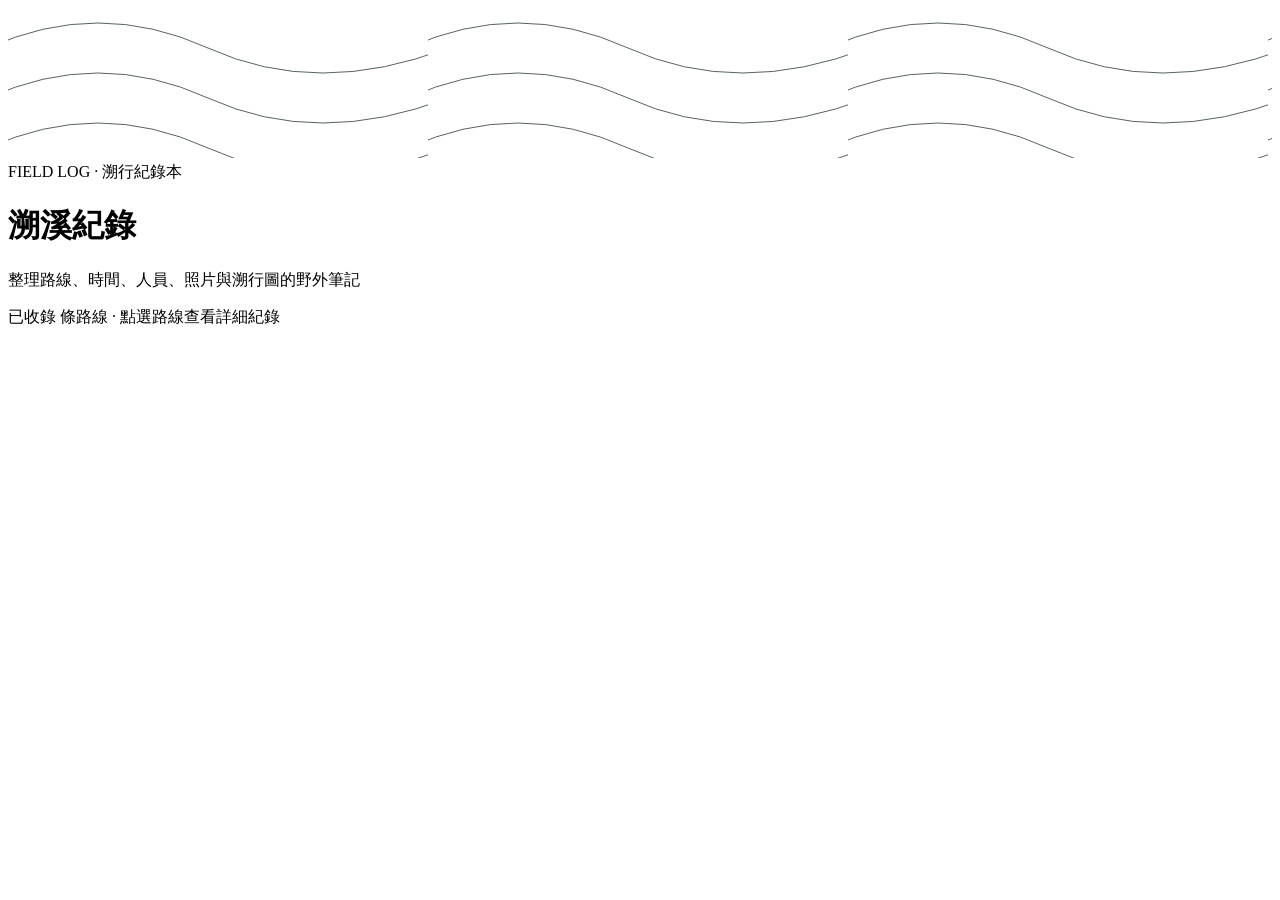
==== index.html @ 8d877829 "Add files via upload" ====
<!DOCTYPE html>
<html lang="zh-Hant">
<head>
<meta charset="UTF-8">
<meta name="viewport" content="width=device-width, initial-scale=1.0">
<title>溯溪紀錄</title>
<link rel="stylesheet" href="css/style.css">
</head>
<body>

<svg class="topo-bg" xmlns="http://www.w3.org/2000/svg" width="100%" height="100%" preserveAspectRatio="none">
  <defs>
    <pattern id="topo" width="420" height="420" patternUnits="userSpaceOnUse">
      <g fill="none" stroke="#56635a" stroke-width="1">
        <path d="M-20 40 Q 90 -10, 200 40 T 440 40" />
        <path d="M-20 90 Q 90 40, 200 90 T 440 90" />
        <path d="M-20 140 Q 90 90, 200 140 T 440 140" />
        <path d="M-20 200 Q 110 260, 220 200 T 460 200" />
        <path d="M-20 250 Q 110 310, 220 250 T 460 250" />
        <path d="M-20 300 Q 110 360, 220 300 T 460 300" />
        <path d="M-40 360 Q 80 400, 200 360 T 440 360" />
      </g>
    </pattern>
  </defs>
  <rect width="100%" height="100%" fill="url(#topo)" />
</svg>

<div class="page">

  <header class="masthead">
    <div class="eyebrow">FIELD LOG · 溯行紀錄本</div>
    <h1>溯溪紀錄</h1>
    <p class="sub">整理路線、時間、人員、照片與溯行圖的野外筆記</p>
  </header>

  <div class="divider"></div>

  <div class="stamp-grid" id="stampGrid"></div>

  <footer class="note">已收錄 <span id="routeCount"></span> 條路線 · 點選路線查看詳細紀錄</footer>

</div>

<script src="js/routes-data.js"></script>
<script>
  const grid = document.getElementById("stampGrid");

  ROUTES.forEach((route, i) => {
    const no = String(i + 1).padStart(2, "0");
    const iconsHtml = FIELD_META.map(f => {
      const filled = hasField(route, f.key);
      return `<span class="field-icon ${filled ? "filled" : ""}">${f.label}</span>`;
    }).join("");

    const card = document.createElement("a");
    card.className = "stamp-card";
    card.href = `route.html?r=${route.slug}`;
    card.innerHTML = `
      <div class="stamp-ring">溯溪<br>紀錄</div>
      <div class="route-no">NO. ${no}</div>
      <h2>${route.name}</h2>
      <div class="field-icons">${iconsHtml}</div>
    `;
    grid.appendChild(card);
  });

  document.getElementById("routeCount").textContent = ROUTES.length;
</script>

</body>
</html>
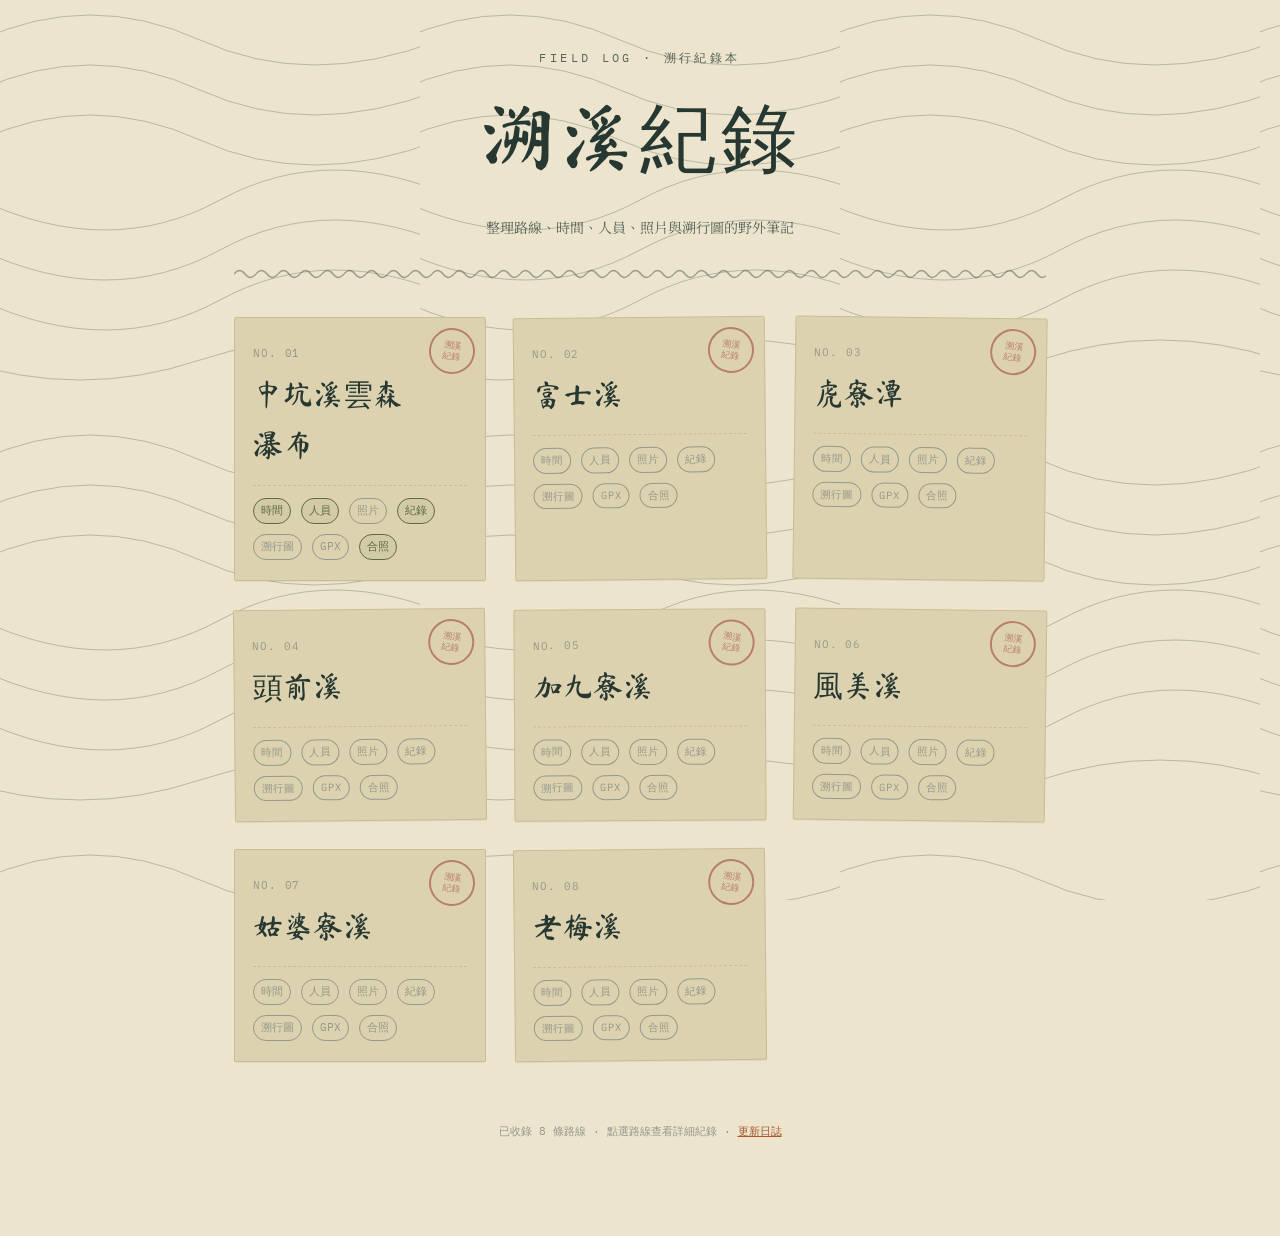
==== commit e526675d: "上傳網站檔案" ====
--- a/index.html
+++ b/index.html
@@ -37,7 +37,7 @@
 
   <div class="stamp-grid" id="stampGrid"></div>
 
-  <footer class="note">已收錄 <span id="routeCount"></span> 條路線 · 點選路線查看詳細紀錄</footer>
+  <footer class="note">已收錄 <span id="routeCount"></span> 條路線 · 點選路線查看詳細紀錄 · <a href="changelog.html">更新日誌</a></footer>
 
 </div>
 
--- a/css/style.css
+++ b/css/style.css
@@ -0,0 +1,454 @@
+@import url('https://fonts.googleapis.com/css2?family=Ma+Shan+Zheng&family=Noto+Serif+TC:wght@400;600;700&family=IBM+Plex+Mono:wght@400;500&display=swap');
+
+:root {
+  --paper: #ece4cd;
+  --paper-dark: #ddd2af;
+  --paper-line: #c9bd94;
+  --ink: #273832;
+  --ink-soft: #56635a;
+  --ink-faint: #93998c;
+  --river: #3e6b89;
+  --rust: #a8572e;
+  --moss: #5c6b47;
+  --stamp: #9b3b3b;
+  --radius: 2px;
+}
+
+* { box-sizing: border-box; }
+
+html { scroll-behavior: smooth; }
+
+body {
+  margin: 0;
+  background: var(--paper);
+  color: var(--ink);
+  font-family: 'Noto Serif TC', serif;
+  line-height: 1.7;
+  min-height: 100vh;
+  position: relative;
+}
+
+/* ---------- 紙面紋理：等高線背景 ---------- */
+.topo-bg {
+  position: fixed;
+  inset: 0;
+  z-index: 0;
+  pointer-events: none;
+  opacity: 0.35;
+}
+
+.grain {
+  position: fixed;
+  inset: 0;
+  z-index: 0;
+  pointer-events: none;
+  opacity: 0.06;
+  mix-blend-mode: multiply;
+}
+
+.page {
+  position: relative;
+  z-index: 1;
+  max-width: 860px;
+  margin: 0 auto;
+  padding: 48px 24px 96px;
+}
+
+a { color: inherit; }
+
+/* ---------- Header ---------- */
+.masthead {
+  text-align: center;
+  margin-bottom: 8px;
+}
+
+.masthead .eyebrow {
+  font-family: 'IBM Plex Mono', monospace;
+  font-size: 12px;
+  letter-spacing: 0.28em;
+  color: var(--ink-soft);
+  text-transform: uppercase;
+}
+
+.masthead h1 {
+  font-family: 'Ma Shan Zheng', cursive;
+  font-size: clamp(48px, 9vw, 76px);
+  font-weight: 400;
+  color: var(--ink);
+  margin: 4px 0 6px;
+  letter-spacing: 0.06em;
+}
+
+.masthead .sub {
+  font-size: 14px;
+  color: var(--ink-soft);
+  margin-bottom: 8px;
+}
+
+.divider {
+  width: 100%;
+  height: 14px;
+  margin: 28px 0 36px;
+  background-repeat: repeat-x;
+  background-size: 22px 14px;
+  background-image: url("data:image/svg+xml;utf8,<svg xmlns='http://www.w3.org/2000/svg' width='22' height='14'><path d='M0 7 Q5.5 0 11 7 T22 7' fill='none' stroke='%2356635a' stroke-width='1.4'/></svg>");
+  opacity: 0.55;
+}
+
+/* ---------- 路線列表（護照頁） ---------- */
+.stamp-grid {
+  display: grid;
+  grid-template-columns: repeat(auto-fill, minmax(220px, 1fr));
+  gap: 28px;
+  margin-top: 8px;
+}
+
+.stamp-card {
+  display: block;
+  text-decoration: none;
+  color: inherit;
+  position: relative;
+  padding: 26px 18px 20px;
+  background: var(--paper-dark);
+  border: 1px solid var(--paper-line);
+  border-radius: var(--radius);
+  transition: transform 0.18s ease, box-shadow 0.18s ease;
+  box-shadow: 0 1px 0 rgba(39,56,50,0.06);
+}
+
+.stamp-card:nth-child(2n) { transform: rotate(-0.6deg); }
+.stamp-card:nth-child(3n) { transform: rotate(0.7deg); }
+.stamp-card:nth-child(5n) { transform: rotate(-0.3deg); }
+
+.stamp-card:hover {
+  transform: translateY(-3px) rotate(0deg);
+  box-shadow: 0 10px 22px rgba(39,56,50,0.16);
+}
+
+.stamp-ring {
+  position: absolute;
+  top: 10px;
+  right: 10px;
+  width: 46px;
+  height: 46px;
+  border: 2px solid var(--stamp);
+  border-radius: 50%;
+  opacity: 0.55;
+  display: flex;
+  align-items: center;
+  justify-content: center;
+  font-family: 'IBM Plex Mono', monospace;
+  font-size: 9px;
+  color: var(--stamp);
+  text-align: center;
+  line-height: 1.2;
+  transform: rotate(8deg);
+}
+
+.stamp-card .route-no {
+  font-family: 'IBM Plex Mono', monospace;
+  font-size: 11px;
+  color: var(--ink-faint);
+  letter-spacing: 0.08em;
+}
+
+.stamp-card h2 {
+  font-family: 'Ma Shan Zheng', cursive;
+  font-weight: 400;
+  font-size: 30px;
+  margin: 6px 0 14px;
+  color: var(--ink);
+  padding-right: 40px;
+}
+
+.field-icons {
+  display: flex;
+  gap: 10px;
+  flex-wrap: wrap;
+  border-top: 1px dashed var(--paper-line);
+  padding-top: 12px;
+}
+
+.field-icon {
+  font-family: 'IBM Plex Mono', monospace;
+  font-size: 10.5px;
+  padding: 3px 7px;
+  border: 1px solid var(--ink-faint);
+  border-radius: 999px;
+  color: var(--ink-faint);
+}
+
+.field-icon.filled {
+  color: var(--moss);
+  border-color: var(--moss);
+  background: rgba(92,107,71,0.08);
+}
+
+/* ---------- 路線詳細頁 ---------- */
+.group-photo {
+  margin: 0 0 32px;
+  padding: 10px 10px 16px;
+  background: #fff;
+  border: 1px solid var(--paper-line);
+  box-shadow: 0 6px 18px rgba(39,56,50,0.18);
+  transform: rotate(-0.8deg);
+}
+
+.group-photo img {
+  width: 100%;
+  display: block;
+}
+
+.group-photo-placeholder {
+  margin-bottom: 32px;
+}
+
+.back-link {
+  display: inline-block;
+  font-family: 'IBM Plex Mono', monospace;
+  font-size: 12px;
+  color: var(--ink-soft);
+  text-decoration: none;
+  margin-bottom: 28px;
+  border-bottom: 1px solid var(--paper-line);
+  padding-bottom: 2px;
+}
+
+.route-head {
+  text-align: center;
+  margin-bottom: 8px;
+}
+
+.route-head h1 {
+  font-family: 'Ma Shan Zheng', cursive;
+  font-weight: 400;
+  font-size: clamp(40px, 8vw, 60px);
+  margin: 0 0 6px;
+}
+
+.route-head .route-no {
+  font-family: 'IBM Plex Mono', monospace;
+  font-size: 12px;
+  color: var(--ink-faint);
+  letter-spacing: 0.14em;
+}
+
+.info-strip {
+  display: flex;
+  flex-wrap: wrap;
+  gap: 14px;
+  justify-content: center;
+  margin: 22px 0 36px;
+}
+
+.info-chip {
+  font-family: 'IBM Plex Mono', monospace;
+  font-size: 12.5px;
+  padding: 8px 14px;
+  background: var(--paper-dark);
+  border: 1px solid var(--paper-line);
+  border-radius: var(--radius);
+  color: var(--ink);
+}
+
+.info-chip .k {
+  color: var(--ink-faint);
+  margin-right: 8px;
+}
+
+.info-chip.empty { color: var(--ink-faint); font-style: italic; }
+
+section.block {
+  margin: 40px 0;
+}
+
+section.block h3 {
+  font-family: 'Ma Shan Zheng', cursive;
+  font-weight: 400;
+  font-size: 24px;
+  color: var(--ink);
+  margin: 0 0 14px;
+  display: flex;
+  align-items: center;
+  gap: 10px;
+}
+
+section.block h3::before {
+  content: "";
+  width: 8px;
+  height: 8px;
+  background: var(--rust);
+  border-radius: 50%;
+  display: inline-block;
+}
+
+.placeholder-box {
+  border: 1.5px dashed var(--ink-faint);
+  border-radius: var(--radius);
+  padding: 26px;
+  color: var(--ink-faint);
+  font-family: 'IBM Plex Mono', monospace;
+  font-size: 12.5px;
+  text-align: center;
+  background: rgba(255,255,255,0.15);
+}
+
+.map-frame {
+  border: 1px solid var(--paper-line);
+  background: var(--paper-dark);
+  padding: 10px;
+  border-radius: var(--radius);
+}
+
+.map-frame img { width: 100%; display: block; }
+
+.log-text {
+  white-space: pre-wrap;
+  font-size: 15.5px;
+  color: var(--ink);
+  border-left: 3px solid var(--rust);
+  padding-left: 18px;
+}
+
+.photo-grid {
+  display: grid;
+  grid-template-columns: repeat(auto-fill, minmax(150px, 1fr));
+  gap: 14px;
+}
+
+.photo-grid figure {
+  margin: 0;
+  background: #fff;
+  padding: 8px 8px 14px;
+  border: 1px solid var(--paper-line);
+  box-shadow: 0 3px 8px rgba(39,56,50,0.14);
+  transform: rotate(-1.2deg);
+}
+
+.photo-grid figure:nth-child(2n) { transform: rotate(1deg); }
+.photo-grid figure:nth-child(3n) { transform: rotate(-0.5deg); }
+
+.photo-grid img {
+  width: 100%;
+  display: block;
+  aspect-ratio: 4/3;
+  object-fit: cover;
+}
+
+.gpx-download {
+  display: inline-flex;
+  align-items: center;
+  gap: 8px;
+  font-family: 'IBM Plex Mono', monospace;
+  font-size: 13px;
+  text-decoration: none;
+  color: var(--paper);
+  background: var(--moss);
+  border: 1px solid var(--moss);
+  padding: 10px 18px;
+  border-radius: var(--radius);
+  transition: background 0.15s ease, transform 0.15s ease;
+}
+
+.gpx-download:hover {
+  background: var(--ink);
+  border-color: var(--ink);
+  transform: translateY(-1px);
+}
+
+.members-list {
+  display: flex;
+  flex-wrap: wrap;
+  gap: 8px;
+}
+
+.members-list span {
+  font-family: 'IBM Plex Mono', monospace;
+  font-size: 12.5px;
+  padding: 5px 12px;
+  border: 1px solid var(--ink-faint);
+  border-radius: 999px;
+}
+
+.support-row {
+  display: flex;
+  align-items: center;
+  gap: 12px;
+  margin-top: 14px;
+  padding-top: 14px;
+  border-top: 1px dashed var(--paper-line);
+}
+
+.support-label {
+  font-family: 'IBM Plex Mono', monospace;
+  font-size: 12px;
+  color: var(--rust);
+  white-space: nowrap;
+}
+
+/* ---------- 更新日誌 timeline ---------- */
+.timeline {
+  position: relative;
+  padding-left: 22px;
+  border-left: 2px dashed var(--paper-line);
+}
+
+.timeline-item {
+  position: relative;
+  margin-bottom: 34px;
+}
+
+.timeline-item::before {
+  content: "";
+  position: absolute;
+  left: -28px;
+  top: 4px;
+  width: 12px;
+  height: 12px;
+  background: var(--rust);
+  border-radius: 50%;
+  border: 2px solid var(--paper);
+}
+
+.timeline-date {
+  font-family: 'IBM Plex Mono', monospace;
+  font-size: 12px;
+  color: var(--ink-faint);
+  margin-bottom: 4px;
+}
+
+.timeline-body h3 {
+  font-family: 'Ma Shan Zheng', cursive;
+  font-weight: 400;
+  font-size: 22px;
+  margin: 0 0 8px;
+  color: var(--ink);
+}
+
+.timeline-body ul {
+  margin: 0;
+  padding-left: 20px;
+  color: var(--ink-soft);
+  font-size: 14px;
+}
+
+.timeline-body li { margin-bottom: 4px; }
+
+footer.note a {
+  color: var(--rust);
+  text-decoration: underline;
+}
+
+footer.note {
+  margin-top: 60px;
+  text-align: center;
+  font-family: 'IBM Plex Mono', monospace;
+  font-size: 11px;
+  color: var(--ink-faint);
+}
+
+@media (max-width: 480px) {
+  .page { padding: 32px 16px 72px; }
+  .stamp-grid { grid-template-columns: 1fr 1fr; gap: 16px; }
+  .stamp-card h2 { font-size: 22px; }
+}
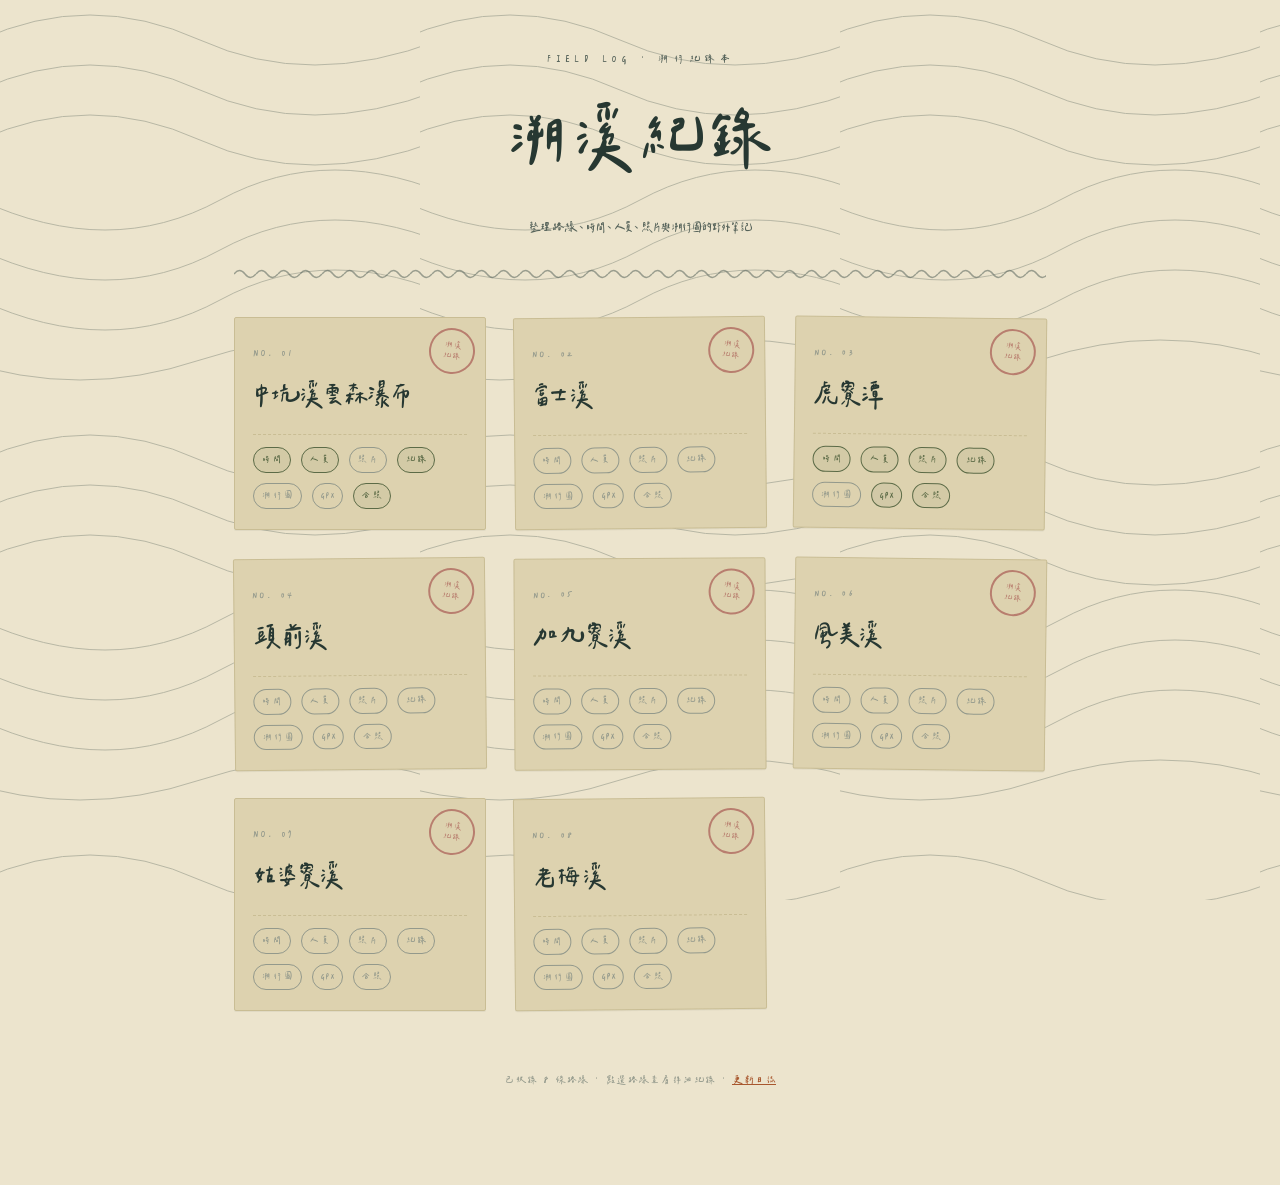
==== commit 2564e1bd: "字體更新" ====
--- a/index.html
+++ b/index.html
@@ -52,11 +52,14 @@
       return `<span class="field-icon ${filled ? "filled" : ""}">${f.label}</span>`;
     }).join("");
 
+    const visitCount = route.trips.length;
+    const ringText = visitCount > 1 ? `去了<br>${visitCount} 次` : "溯溪<br>紀錄";
+
     const card = document.createElement("a");
     card.className = "stamp-card";
     card.href = `route.html?r=${route.slug}`;
     card.innerHTML = `
-      <div class="stamp-ring">溯溪<br>紀錄</div>
+      <div class="stamp-ring">${ringText}</div>
       <div class="route-no">NO. ${no}</div>
       <h2>${route.name}</h2>
       <div class="field-icons">${iconsHtml}</div>
--- a/css/style.css
+++ b/css/style.css
@@ -1,4 +1,20 @@
-@import url('https://fonts.googleapis.com/css2?family=Ma+Shan+Zheng&family=Noto+Serif+TC:wght@400;600;700&family=IBM+Plex+Mono:wght@400;500&display=swap');
+@import url('https://fonts.googleapis.com/css2?family=Noto+Serif+TC:wght@400;600;700&family=IBM+Plex+Mono:wght@400;500&display=swap');
+
+@font-face {
+  font-family: 'Lihsianti';
+  src: url('../fonts/lihsianti-proportional.ttf') format('truetype');
+  font-weight: normal;
+  font-style: normal;
+  font-display: swap;
+}
+
+@font-face {
+  font-family: 'Lihsianti Mono';
+  src: url('../fonts/lihsianti-monospaced.ttf') format('truetype');
+  font-weight: normal;
+  font-style: normal;
+  font-display: swap;
+}
 
 :root {
   --paper: #ece4cd;
@@ -22,7 +38,7 @@
   margin: 0;
   background: var(--paper);
   color: var(--ink);
-  font-family: 'Noto Serif TC', serif;
+  font-family: 'Lihsianti', 'Noto Serif TC', serif;
   line-height: 1.7;
   min-height: 100vh;
   position: relative;
@@ -63,7 +79,7 @@
 }
 
 .masthead .eyebrow {
-  font-family: 'IBM Plex Mono', monospace;
+  font-family: 'Lihsianti Mono', 'IBM Plex Mono', monospace;
   font-size: 12px;
   letter-spacing: 0.28em;
   color: var(--ink-soft);
@@ -71,7 +87,7 @@
 }
 
 .masthead h1 {
-  font-family: 'Ma Shan Zheng', cursive;
+  font-family: 'Lihsianti', 'Noto Serif TC', serif;
   font-size: clamp(48px, 9vw, 76px);
   font-weight: 400;
   color: var(--ink);
@@ -137,7 +153,7 @@
   display: flex;
   align-items: center;
   justify-content: center;
-  font-family: 'IBM Plex Mono', monospace;
+  font-family: 'Lihsianti Mono', 'IBM Plex Mono', monospace;
   font-size: 9px;
   color: var(--stamp);
   text-align: center;
@@ -146,14 +162,14 @@
 }
 
 .stamp-card .route-no {
-  font-family: 'IBM Plex Mono', monospace;
+  font-family: 'Lihsianti Mono', 'IBM Plex Mono', monospace;
   font-size: 11px;
   color: var(--ink-faint);
   letter-spacing: 0.08em;
 }
 
 .stamp-card h2 {
-  font-family: 'Ma Shan Zheng', cursive;
+  font-family: 'Lihsianti', 'Noto Serif TC', serif;
   font-weight: 400;
   font-size: 30px;
   margin: 6px 0 14px;
@@ -170,7 +186,7 @@
 }
 
 .field-icon {
-  font-family: 'IBM Plex Mono', monospace;
+  font-family: 'Lihsianti Mono', 'IBM Plex Mono', monospace;
   font-size: 10.5px;
   padding: 3px 7px;
   border: 1px solid var(--ink-faint);
@@ -205,7 +221,7 @@
 
 .back-link {
   display: inline-block;
-  font-family: 'IBM Plex Mono', monospace;
+  font-family: 'Lihsianti Mono', 'IBM Plex Mono', monospace;
   font-size: 12px;
   color: var(--ink-soft);
   text-decoration: none;
@@ -220,14 +236,14 @@
 }
 
 .route-head h1 {
-  font-family: 'Ma Shan Zheng', cursive;
+  font-family: 'Lihsianti', 'Noto Serif TC', serif;
   font-weight: 400;
   font-size: clamp(40px, 8vw, 60px);
   margin: 0 0 6px;
 }
 
 .route-head .route-no {
-  font-family: 'IBM Plex Mono', monospace;
+  font-family: 'Lihsianti Mono', 'IBM Plex Mono', monospace;
   font-size: 12px;
   color: var(--ink-faint);
   letter-spacing: 0.14em;
@@ -242,7 +258,7 @@
 }
 
 .info-chip {
-  font-family: 'IBM Plex Mono', monospace;
+  font-family: 'Lihsianti Mono', 'IBM Plex Mono', monospace;
   font-size: 12.5px;
   padding: 8px 14px;
   background: var(--paper-dark);
@@ -258,12 +274,22 @@
 
 .info-chip.empty { color: var(--ink-faint); font-style: italic; }
 
+a.info-chip {
+  text-decoration: none;
+  cursor: pointer;
+  transition: background 0.15s ease;
+}
+
+a.info-chip:hover {
+  background: var(--paper-line);
+}
+
 section.block {
   margin: 40px 0;
 }
 
 section.block h3 {
-  font-family: 'Ma Shan Zheng', cursive;
+  font-family: 'Lihsianti', 'Noto Serif TC', serif;
   font-weight: 400;
   font-size: 24px;
   color: var(--ink);
@@ -287,7 +313,7 @@
   border-radius: var(--radius);
   padding: 26px;
   color: var(--ink-faint);
-  font-family: 'IBM Plex Mono', monospace;
+  font-family: 'Lihsianti Mono', 'IBM Plex Mono', monospace;
   font-size: 12.5px;
   text-align: center;
   background: rgba(255,255,255,0.15);
@@ -302,44 +328,87 @@
 
 .map-frame img { width: 100%; display: block; }
 
-.log-text {
+.entry-flow {
+  display: flex;
+  flex-direction: column;
+  gap: 18px;
+}
+
+.entry-text {
   white-space: pre-wrap;
   font-size: 15.5px;
   color: var(--ink);
+  margin: 0;
+  background: rgba(255,255,255,0.6);
+  border: 1px solid var(--paper-line);
   border-left: 3px solid var(--rust);
-  padding-left: 18px;
-}
-
-.photo-grid {
-  display: grid;
-  grid-template-columns: repeat(auto-fill, minmax(150px, 1fr));
-  gap: 14px;
-}
-
-.photo-grid figure {
-  margin: 0;
+  border-radius: var(--radius);
+  padding: 14px 20px;
+  box-shadow: 0 1px 3px rgba(39,56,50,0.06);
+}
+
+.entry-photo {
+  margin: 4px auto;
+  max-width: 480px;
   background: #fff;
   padding: 8px 8px 14px;
   border: 1px solid var(--paper-line);
-  box-shadow: 0 3px 8px rgba(39,56,50,0.14);
-  transform: rotate(-1.2deg);
-}
-
-.photo-grid figure:nth-child(2n) { transform: rotate(1deg); }
-.photo-grid figure:nth-child(3n) { transform: rotate(-0.5deg); }
-
-.photo-grid img {
+  box-shadow: 0 4px 12px rgba(39,56,50,0.16);
+}
+
+.entry-photo.rot-a { transform: rotate(-1.1deg); }
+.entry-photo.rot-b { transform: rotate(0.9deg); }
+.entry-photo.rot-c { transform: rotate(-0.4deg); }
+
+.entry-photo img {
   width: 100%;
   display: block;
-  aspect-ratio: 4/3;
-  object-fit: cover;
+}
+
+.entry-photo figcaption {
+  margin-top: 8px;
+  font-size: 12.5px;
+  color: var(--ink-soft);
+  text-align: center;
+  line-height: 1.5;
+}
+
+/* ---------- 多次造訪的分頁 ---------- */
+.trip-tabs {
+  display: flex;
+  flex-wrap: wrap;
+  gap: 8px;
+  justify-content: center;
+  margin: 20px 0 4px;
+}
+
+.trip-tab {
+  font-family: 'Lihsianti Mono', 'IBM Plex Mono', monospace;
+  font-size: 12.5px;
+  padding: 7px 14px;
+  background: var(--paper-dark);
+  border: 1px solid var(--paper-line);
+  border-radius: 999px;
+  color: var(--ink-soft);
+  cursor: pointer;
+  transition: background 0.15s ease, color 0.15s ease;
+}
+
+.trip-tab:hover {
+  background: var(--paper-line);
+}
+
+.trip-tab.active {
+  background: var(--rust);
+  border-color: var(--rust);
+  color: #fff;
 }
 
 .gpx-download {
   display: inline-flex;
   align-items: center;
   gap: 8px;
-  font-family: 'IBM Plex Mono', monospace;
+  font-family: 'Lihsianti Mono', 'IBM Plex Mono', monospace;
   font-size: 13px;
   text-decoration: none;
   color: var(--paper);
@@ -363,7 +432,7 @@
 }
 
 .members-list span {
-  font-family: 'IBM Plex Mono', monospace;
+  font-family: 'Lihsianti Mono', 'IBM Plex Mono', monospace;
   font-size: 12.5px;
   padding: 5px 12px;
   border: 1px solid var(--ink-faint);
@@ -380,7 +449,7 @@
 }
 
 .support-label {
-  font-family: 'IBM Plex Mono', monospace;
+  font-family: 'Lihsianti Mono', 'IBM Plex Mono', monospace;
   font-size: 12px;
   color: var(--rust);
   white-space: nowrap;
@@ -411,14 +480,14 @@
 }
 
 .timeline-date {
-  font-family: 'IBM Plex Mono', monospace;
+  font-family: 'Lihsianti Mono', 'IBM Plex Mono', monospace;
   font-size: 12px;
   color: var(--ink-faint);
   margin-bottom: 4px;
 }
 
 .timeline-body h3 {
-  font-family: 'Ma Shan Zheng', cursive;
+  font-family: 'Lihsianti', 'Noto Serif TC', serif;
   font-weight: 400;
   font-size: 22px;
   margin: 0 0 8px;
@@ -442,7 +511,7 @@
 footer.note {
   margin-top: 60px;
   text-align: center;
-  font-family: 'IBM Plex Mono', monospace;
+  font-family: 'Lihsianti Mono', 'IBM Plex Mono', monospace;
   font-size: 11px;
   color: var(--ink-faint);
 }
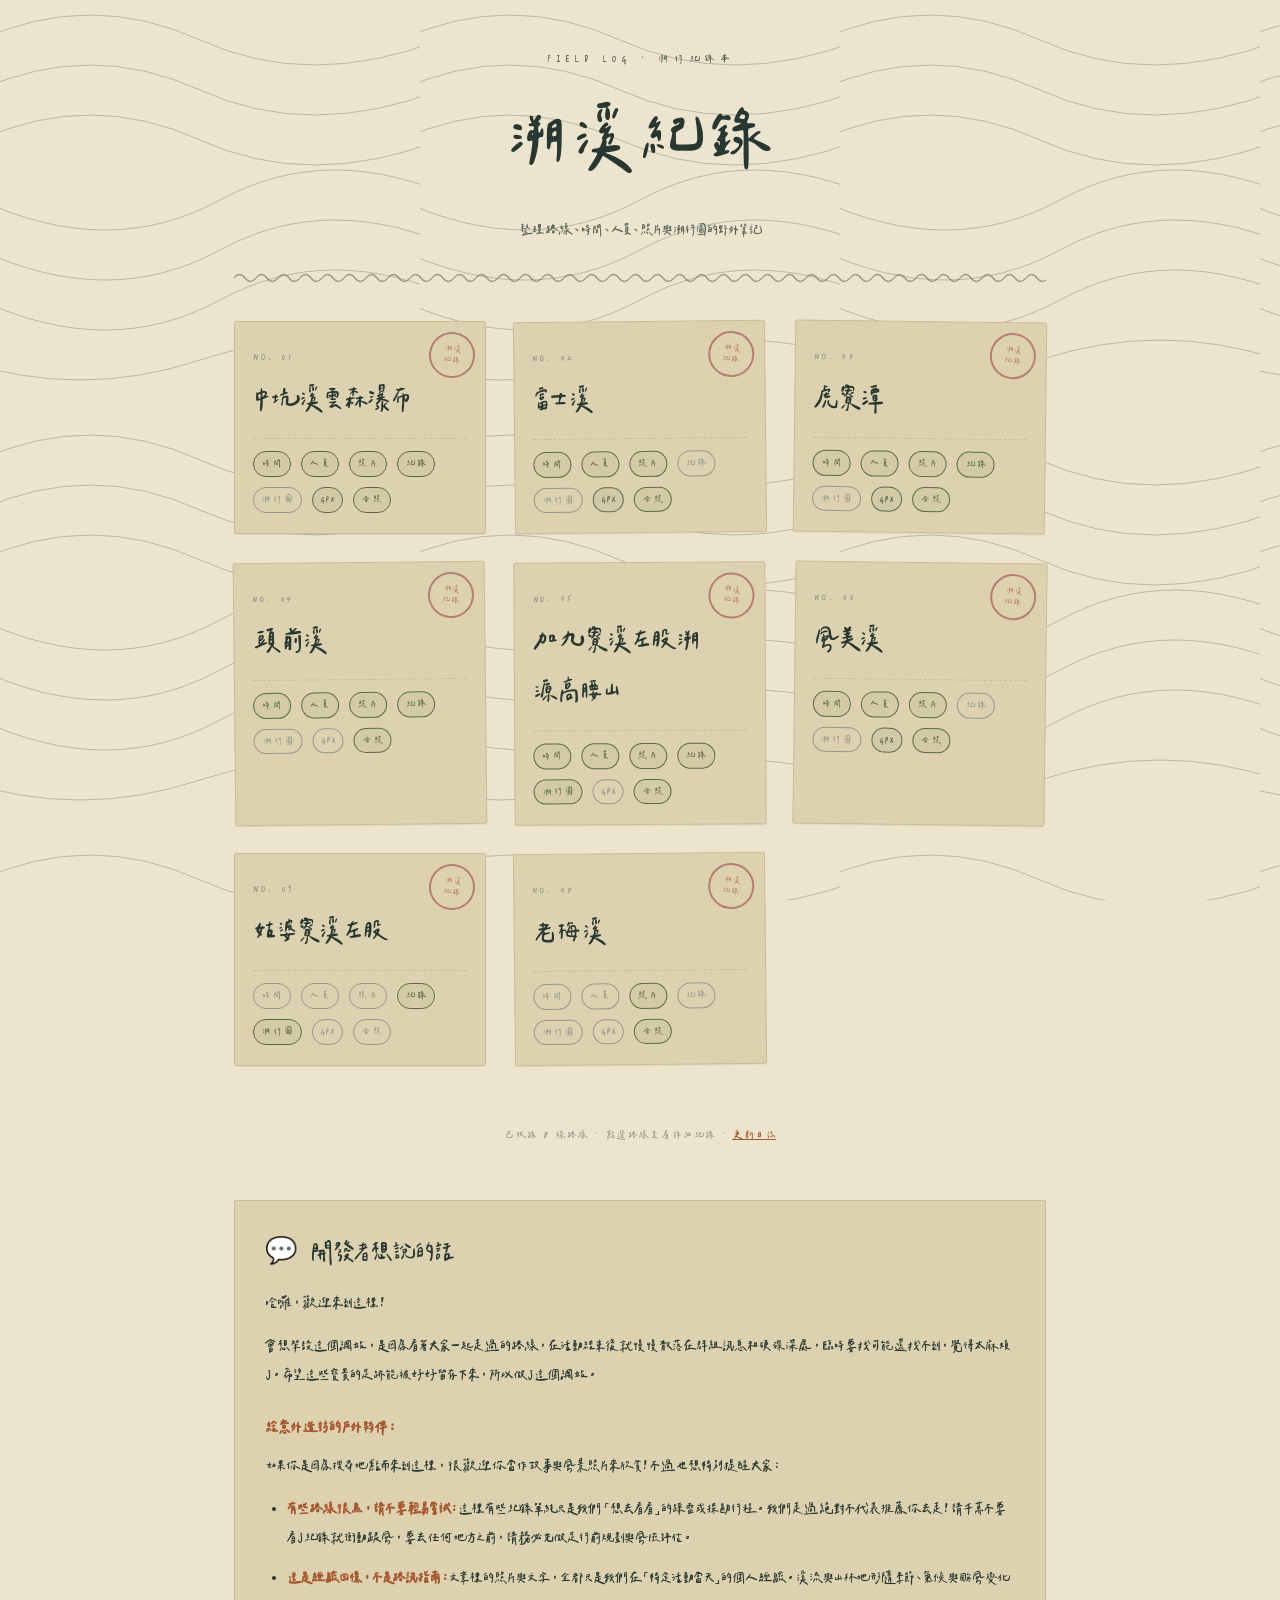
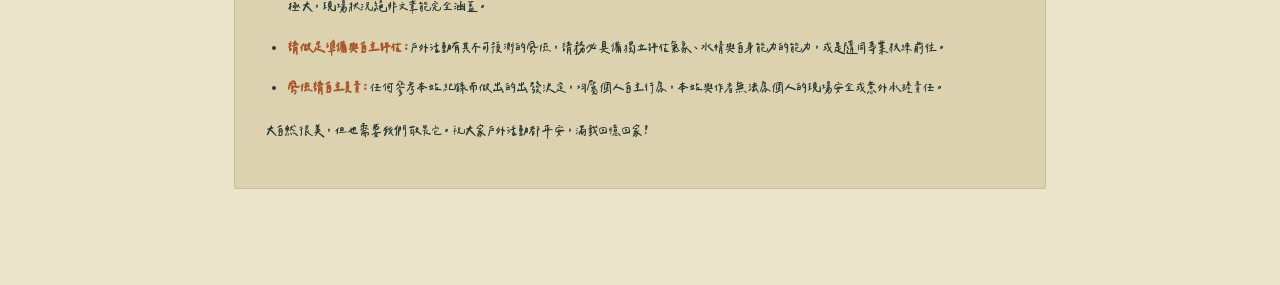
==== commit 369cdf88: "更新" ====
--- a/index.html
+++ b/index.html
@@ -39,6 +39,27 @@
 
   <footer class="note">已收錄 <span id="routeCount"></span> 條路線 · 點選路線查看詳細紀錄 · <a href="changelog.html">更新日誌</a></footer>
 
+  <section class="dev-note" id="developer-note">
+    <h2>💬 開發者想說的話</h2>
+
+    <p>哈囉，歡迎來到這裡！</p>
+
+    <p>會想架設這個網站，是因為看著大家一起走過的路線，在活動結束後就慢慢散落在群組訊息和硬碟深處，臨時要找可能還找不到，覺得太麻煩了。希望這些寶貴的足跡能被好好留存下來，所以做了這個網站。</p>
+
+    <h3>給意外造訪的戶外夥伴：</h3>
+
+    <p>如果你是因為搜尋地點而來到這裡，很歡迎你當作故事與風景照片來欣賞！不過也想特別提醒大家：</p>
+
+    <ul>
+      <li><strong>有些路線很鳥，請不要輕易嘗試：</strong>這裡有些紀錄單純只是我們「想去看看」的踩雷或探勘行程。我們走過絕對不代表推薦你去走！請千萬不要看了紀錄就衝動跟風，要去任何地方之前，請務必先做足行前規劃與風險評估。</li>
+      <li><strong>這是經驗回憶，不是路訊指南：</strong>文章裡的照片與文字，全都只是我們在「特定活動當天」的個人經驗。溪流與山林地形隨季節、氣候與颱風變化極大，現場狀況絕非文章能完全涵蓋。</li>
+      <li><strong>請做足準備與自主評估：</strong>戶外活動有其不可預測的風險，請務必具備獨立評估氣象、水情與自身能力的能力，或是隨同專業教練前往。</li>
+      <li><strong>風險請自主負責：</strong>任何參考本站紀錄而做出的出發決定，均屬個人自主行為，本站與作者無法為個人的現場安全或意外承擔責任。</li>
+    </ul>
+
+    <p>大自然很美，但也需要我們敬畏它。祝大家戶外活動都平安，滿載回憶回家！</p>
+  </section>
+
 </div>
 
 <script src="js/routes-data.js"></script>
--- a/css/style.css
+++ b/css/style.css
@@ -38,6 +38,7 @@
   margin: 0;
   background: var(--paper);
   color: var(--ink);
+  font-size: 17px;
   font-family: 'Lihsianti', 'Noto Serif TC', serif;
   line-height: 1.7;
   min-height: 100vh;
@@ -96,7 +97,7 @@
 }
 
 .masthead .sub {
-  font-size: 14px;
+  font-size: 15.5px;
   color: var(--ink-soft);
   margin-bottom: 8px;
 }
@@ -202,12 +203,13 @@
 
 /* ---------- 路線詳細頁 ---------- */
 .group-photo {
-  margin: 0 0 32px;
+  margin: 0 auto 32px;
   padding: 10px 10px 16px;
   background: #fff;
   border: 1px solid var(--paper-line);
   box-shadow: 0 6px 18px rgba(39,56,50,0.18);
   transform: rotate(-0.8deg);
+  max-width: 480px;
 }
 
 .group-photo img {
@@ -259,7 +261,7 @@
 
 .info-chip {
   font-family: 'Lihsianti Mono', 'IBM Plex Mono', monospace;
-  font-size: 12.5px;
+  font-size: 14px;
   padding: 8px 14px;
   background: var(--paper-dark);
   border: 1px solid var(--paper-line);
@@ -291,7 +293,7 @@
 section.block h3 {
   font-family: 'Lihsianti', 'Noto Serif TC', serif;
   font-weight: 400;
-  font-size: 24px;
+  font-size: 30px;
   color: var(--ink);
   margin: 0 0 14px;
   display: flex;
@@ -336,7 +338,8 @@
 
 .entry-text {
   white-space: pre-wrap;
-  font-size: 15.5px;
+  font-size: 23px;
+  line-height: 1.9;
   color: var(--ink);
   margin: 0;
   background: rgba(255,255,255,0.6);
@@ -347,30 +350,44 @@
   box-shadow: 0 1px 3px rgba(39,56,50,0.06);
 }
 
-.entry-photo {
-  margin: 4px auto;
-  max-width: 480px;
+.entry-photo-grid {
+  display: grid;
+  grid-template-columns: repeat(var(--cols, 3), 1fr);
+  align-items: start;
+  gap: 12px;
+  margin: 4px 0;
+}
+
+.grid-photo {
+  margin: 0;
   background: #fff;
-  padding: 8px 8px 14px;
-  border: 1px solid var(--paper-line);
-  box-shadow: 0 4px 12px rgba(39,56,50,0.16);
-}
-
-.entry-photo.rot-a { transform: rotate(-1.1deg); }
-.entry-photo.rot-b { transform: rotate(0.9deg); }
-.entry-photo.rot-c { transform: rotate(-0.4deg); }
-
-.entry-photo img {
+  padding: 6px 6px 10px;
+  border: 1px solid var(--paper-line);
+  box-shadow: 0 3px 8px rgba(39,56,50,0.14);
+}
+
+.grid-photo.rot-a { transform: rotate(-1.1deg); }
+.grid-photo.rot-b { transform: rotate(0.9deg); }
+.grid-photo.rot-c { transform: rotate(-0.4deg); }
+
+.grid-photo img {
   width: 100%;
   display: block;
-}
-
-.entry-photo figcaption {
-  margin-top: 8px;
-  font-size: 12.5px;
+  height: auto;
+}
+
+.grid-photo figcaption {
+  margin-top: 6px;
+  font-size: 12px;
   color: var(--ink-soft);
   text-align: center;
-  line-height: 1.5;
+  line-height: 1.4;
+}
+
+@media (max-width: 560px) {
+  .entry-photo-grid {
+    grid-template-columns: repeat(min(var(--cols, 3), 2), 1fr);
+  }
 }
 
 /* ---------- 多次造訪的分頁 ---------- */
@@ -433,7 +450,7 @@
 
 .members-list span {
   font-family: 'Lihsianti Mono', 'IBM Plex Mono', monospace;
-  font-size: 12.5px;
+  font-size: 14px;
   padding: 5px 12px;
   border: 1px solid var(--ink-faint);
   border-radius: 999px;
@@ -450,7 +467,7 @@
 
 .support-label {
   font-family: 'Lihsianti Mono', 'IBM Plex Mono', monospace;
-  font-size: 12px;
+  font-size: 30px;
   color: var(--rust);
   white-space: nowrap;
 }
@@ -498,7 +515,7 @@
   margin: 0;
   padding-left: 20px;
   color: var(--ink-soft);
-  font-size: 14px;
+  font-size: 15.5px;
 }
 
 .timeline-body li { margin-bottom: 4px; }
@@ -506,6 +523,74 @@
 footer.note a {
   color: var(--rust);
   text-decoration: underline;
+}
+
+/* ---------- 開發者想說的話 ---------- */
+.dev-note {
+  margin-top: 56px;
+  padding: 28px 30px;
+  background: var(--paper-dark);
+  border: 1px solid var(--paper-line);
+  border-radius: var(--radius);
+}
+
+.dev-note h2 {
+  font-family: 'Lihsianti', 'Noto Serif TC', serif;
+  font-weight: 400;
+  font-size: 26px;
+  margin: 0 0 16px;
+  color: var(--ink);
+}
+
+.dev-note h3 {
+  font-family: 'Lihsianti', 'Noto Serif TC', serif;
+  font-weight: 700;
+  font-size: 17px;
+  margin: 24px 0 10px;
+  color: var(--rust);
+}
+
+.dev-note p {
+  font-size: 15.5px;
+  line-height: 1.85;
+  color: var(--ink);
+  margin: 0 0 14px;
+}
+
+.dev-note ul {
+  margin: 0 0 14px;
+  padding-left: 22px;
+}
+
+.dev-note li {
+  font-size: 15.5px;
+  line-height: 1.85;
+  color: var(--ink);
+  margin-bottom: 12px;
+}
+
+.dev-note li strong {
+  color: var(--rust);
+}
+
+/* ---------- 免責聲明按鈕（路線頁） ---------- */
+.disclaimer-link {
+  display: block;
+  text-align: center;
+  font-family: 'Lihsianti Mono', 'IBM Plex Mono', monospace;
+  font-size: 13px;
+  text-decoration: none;
+  color: var(--ink-soft);
+  border: 1px solid var(--paper-line);
+  border-radius: 999px;
+  padding: 10px 16px;
+  margin-top: 40px;
+  transition: background 0.15s ease, color 0.15s ease;
+}
+
+.disclaimer-link:hover {
+  background: var(--paper-dark);
+  color: var(--rust);
 }
 
 footer.note {
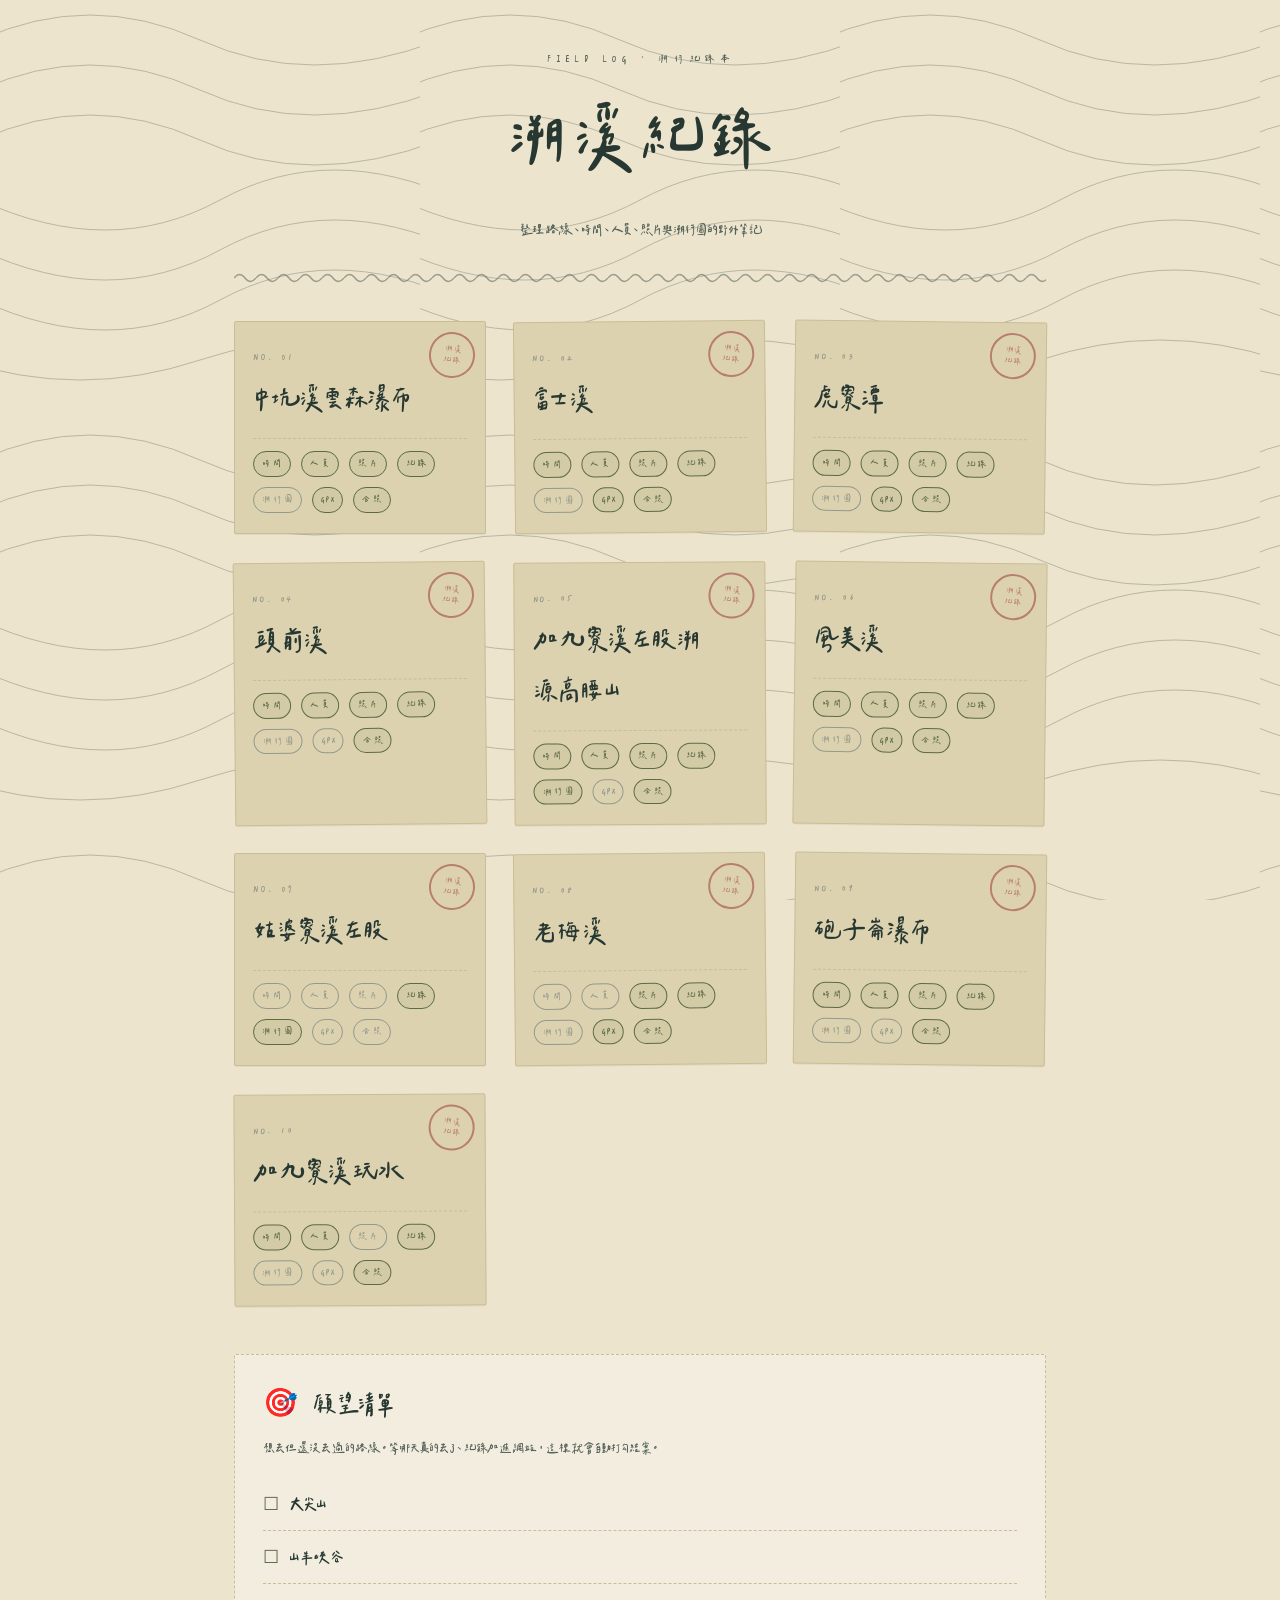
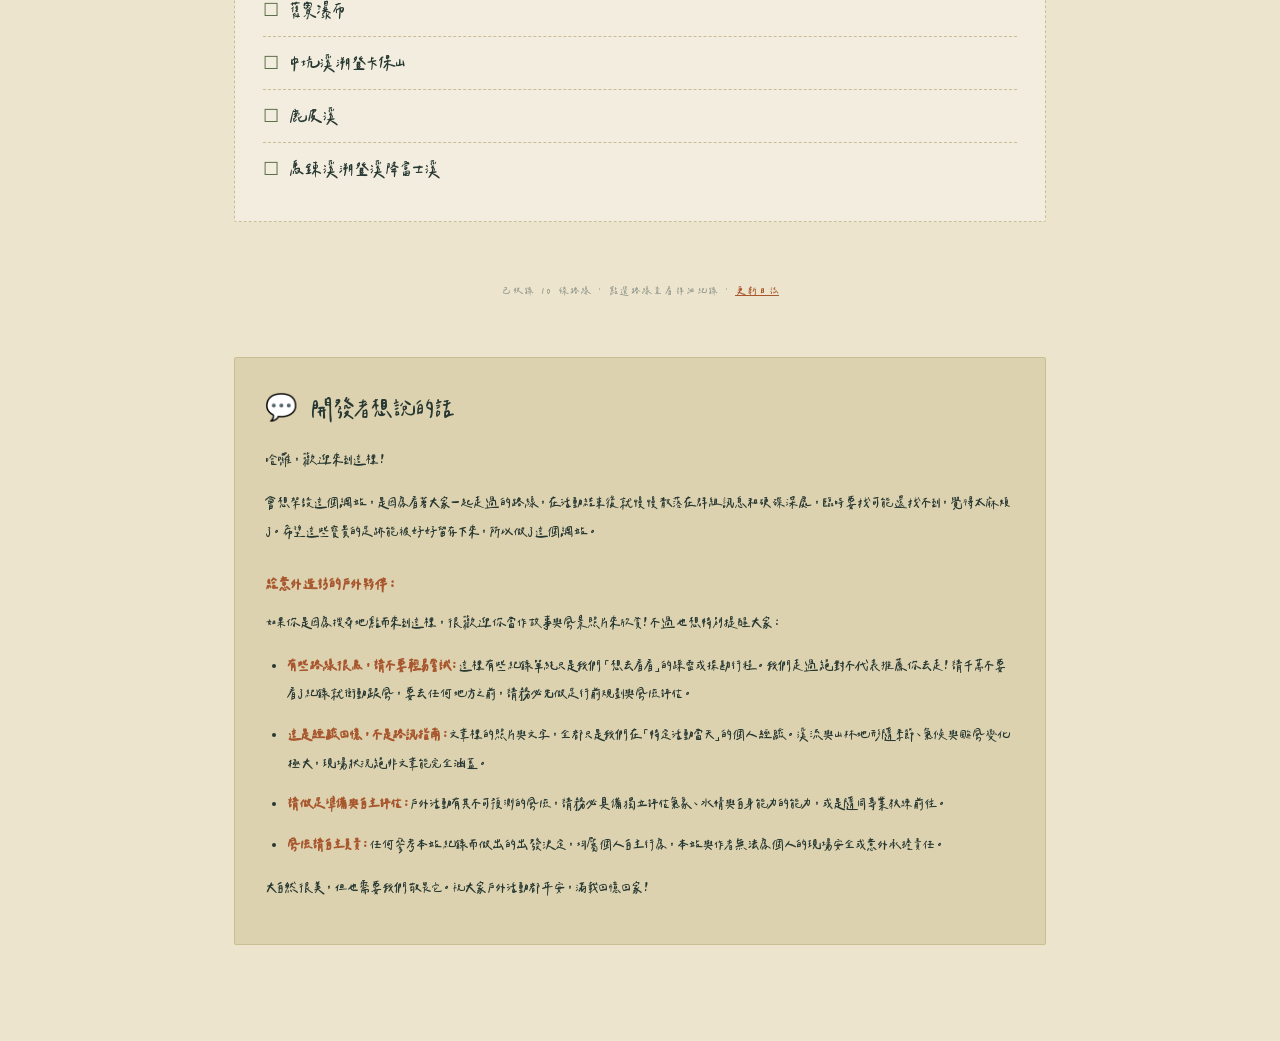
==== commit f59c08aa: "更新" ====
--- a/index.html
+++ b/index.html
@@ -37,6 +37,13 @@
 
   <div class="stamp-grid" id="stampGrid"></div>
 
+  <section class="wishlist" id="wishlist">
+    <h2>🎯 願望清單</h2>
+    <p class="wishlist-sub">想去但還沒去過的路線。等哪天真的去了、紀錄加進網站，這裡就會自動打勾結案。</p>
+    <div id="wishlistPending"></div>
+    <div id="wishlistDone"></div>
+  </section>
+
   <footer class="note">已收錄 <span id="routeCount"></span> 條路線 · 點選路線查看詳細紀錄 · <a href="changelog.html">更新日誌</a></footer>
 
   <section class="dev-note" id="developer-note">
@@ -63,6 +70,7 @@
 </div>
 
 <script src="js/routes-data.js"></script>
+<script src="js/wishlist-data.js"></script>
 <script>
   const grid = document.getElementById("stampGrid");
 
@@ -89,6 +97,35 @@
   });
 
   document.getElementById("routeCount").textContent = ROUTES.length;
+
+  // ---- 願望清單 ----
+  const pending = getPendingWishlist();
+  const completed = getCompletedWishlist();
+  const pendingEl = document.getElementById("wishlistPending");
+  const doneEl = document.getElementById("wishlistDone");
+
+  if (pending.length) {
+    pendingEl.innerHTML = `<ul class="wish-list">` + pending.map(w => `
+      <li class="wish-item">
+        <span class="wish-box">☐</span>
+        <span class="wish-name">${w.name}</span>
+        ${w.note ? `<span class="wish-note">${w.note}</span>` : ""}
+      </li>
+    `).join("") + `</ul>`;
+  } else {
+    pendingEl.innerHTML = `<div class="wish-empty">願望清單清空了，該想想下一條要去哪了。</div>`;
+  }
+
+  if (completed.length) {
+    doneEl.innerHTML = `
+      <div class="wish-done-head">已完成 ${completed.length} 個願望</div>
+      <ul class="wish-list wish-list-done">` + completed.map(w => `
+        <li class="wish-item done">
+          <span class="wish-box">☑</span>
+          <a class="wish-name" href="route.html?r=${w.route.slug}">${w.name}</a>
+        </li>
+      `).join("") + `</ul>`;
+  }
 </script>
 
 </body>
--- a/css/style.css
+++ b/css/style.css
@@ -350,6 +350,11 @@
   box-shadow: 0 1px 3px rgba(39,56,50,0.06);
 }
 
+.entry-text a {
+  color: var(--river);
+  text-decoration: underline;
+}
+
 .entry-photo-grid {
   display: grid;
   grid-template-columns: repeat(var(--cols, 3), 1fr);
@@ -525,6 +530,91 @@
   text-decoration: underline;
 }
 
+/* ---------- 願望清單 ---------- */
+.wishlist {
+  margin-top: 48px;
+  padding: 26px 28px;
+  background: rgba(255,255,255,0.35);
+  border: 1.5px dashed var(--paper-line);
+  border-radius: var(--radius);
+}
+
+.wishlist h2 {
+  font-family: 'Lihsianti', 'Noto Serif TC', serif;
+  font-weight: 400;
+  font-size: 28px;
+  margin: 0 0 8px;
+  color: var(--ink);
+}
+
+.wishlist-sub {
+  font-size: 14px;
+  color: var(--ink-soft);
+  margin: 0 0 18px;
+  line-height: 1.7;
+}
+
+.wish-list {
+  list-style: none;
+  margin: 0;
+  padding: 0;
+}
+
+.wish-item {
+  display: flex;
+  align-items: baseline;
+  gap: 10px;
+  padding: 9px 0;
+  border-bottom: 1px dashed var(--paper-line);
+}
+
+.wish-item:last-child { border-bottom: none; }
+
+.wish-box {
+  font-size: 18px;
+  color: var(--moss);
+  line-height: 1;
+}
+
+.wish-name {
+  font-family: 'Lihsianti', 'Noto Serif TC', serif;
+  font-size: 20px;
+  color: var(--ink);
+}
+
+.wish-note {
+  font-size: 13.5px;
+  color: var(--ink-faint);
+}
+
+.wish-item.done .wish-box { color: var(--rust); }
+
+.wish-item.done .wish-name {
+  color: var(--ink-faint);
+  text-decoration: line-through;
+  text-decoration-color: var(--ink-faint);
+}
+
+a.wish-name:hover {
+  color: var(--rust);
+}
+
+.wish-done-head {
+  font-family: 'Lihsianti Mono', 'IBM Plex Mono', monospace;
+  font-size: 12.5px;
+  color: var(--ink-faint);
+  margin: 22px 0 4px;
+  padding-top: 16px;
+  border-top: 1px solid var(--paper-line);
+}
+
+.wish-empty {
+  font-size: 15px;
+  color: var(--ink-faint);
+  font-style: italic;
+  padding: 6px 0;
+}
+
 /* ---------- 開發者想說的話 ---------- */
 .dev-note {
   margin-top: 56px;
